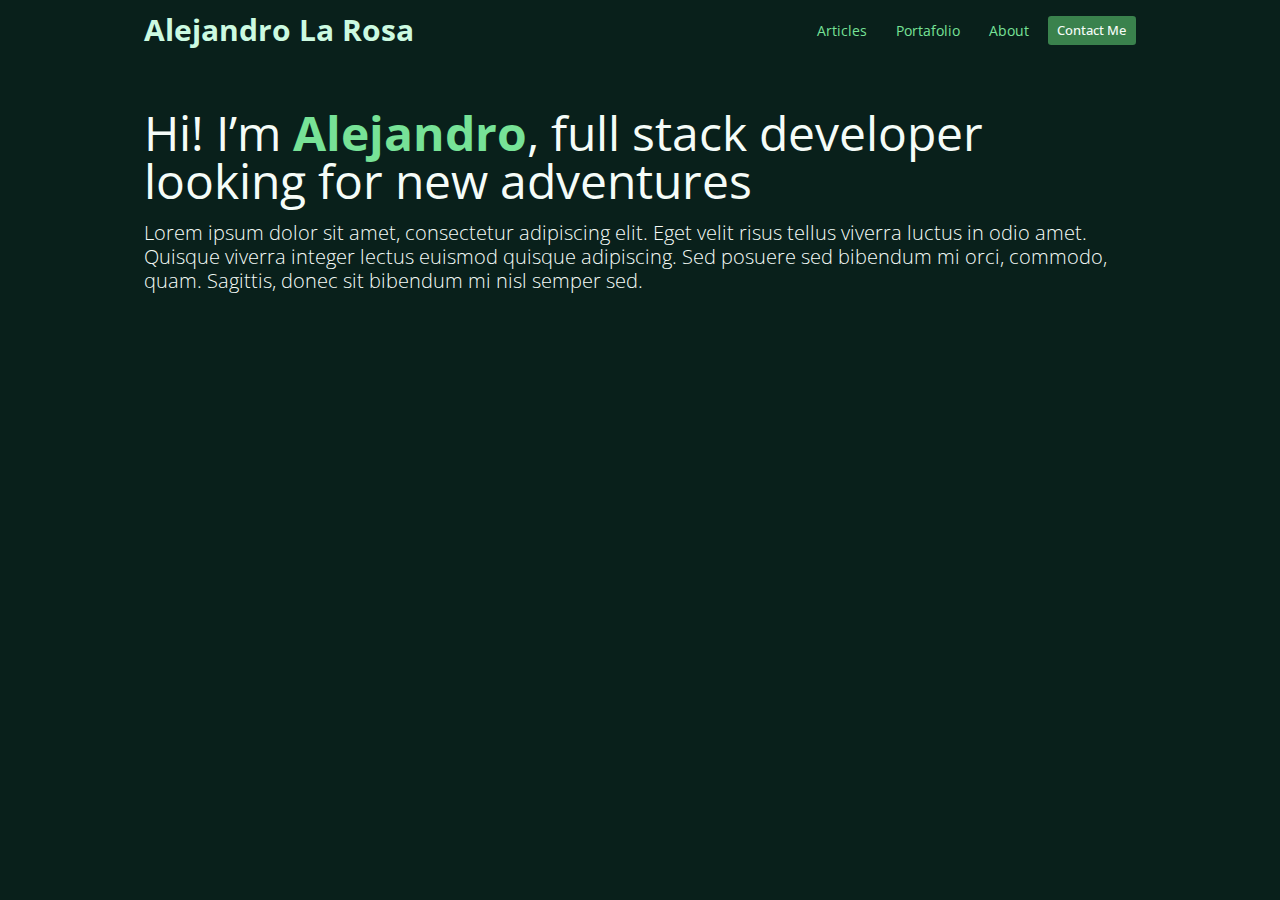
==== index.html @ 0f7eef28 "Finish hero" ====
<!DOCTYPE html>
<html lang="en">
  <head>
    <meta charset="UTF-8" />
    <meta http-equiv="X-UA-Compatible" content="IE=edge" />
    <meta name="viewport" content="width=device-width, initial-scale=1.0" />
    <link rel="stylesheet" href="/assets/css/style.css" />
    <title>Home</title>
  </head>
  <body class="bg-primary-darker">
    <header class="header">
      <div class="container-lg">
        <nav class="navbar">
          <a href="/index.html" class="text-decoration-none">
            <h1 class="heading-md header__logo">Alejandro La Rosa</h1>
          </a>
          <ul class="navbar--links list-style-none">
            <li>
              <a href="#" class="link text-sm">Articles</a>
            </li>
            <li>
              <a href="#" class="link text-sm">Portafolio</a>
            </li>
            <li>
              <a href="#" class="link text-sm">About</a>
            </li>
            <li>
              <a
                href="#"
                type="button"
                class="button button--primary button--sm text-decoration-none"
                >Contact me</a
              >
            </li>
          </ul>
        </nav>
      </div>
    </header>
    <section class="section-md">
      <div class="container-lg primary-lighter">
        <h2 class="heading-xl regular mb-1">
          Hi! I’m <strong class="primary-regular semi-bold">Alejandro</strong>,
          full stack developer looking for new adventures
        </h2>
        <p class="text-xl light">
          Lorem ipsum dolor sit amet, consectetur adipiscing elit. Eget velit
          risus tellus viverra luctus in odio amet. Quisque viverra integer
          lectus euismod quisque adipiscing. Sed posuere sed bibendum mi orci,
          commodo, quam. Sagittis, donec sit bibendum mi nisl semper sed.
        </p>
      </div>
    </section>
  </body>
</html>
---- assets/css/style.css ----
@import url('./global/reset.css');
@import url('./global/layout.css');
@import url('./global/typography.css');
@import url('./global/colors.css');
@import url('./global/utils.css');
@import url('./global/button.css');
@import url('./components/header.css');
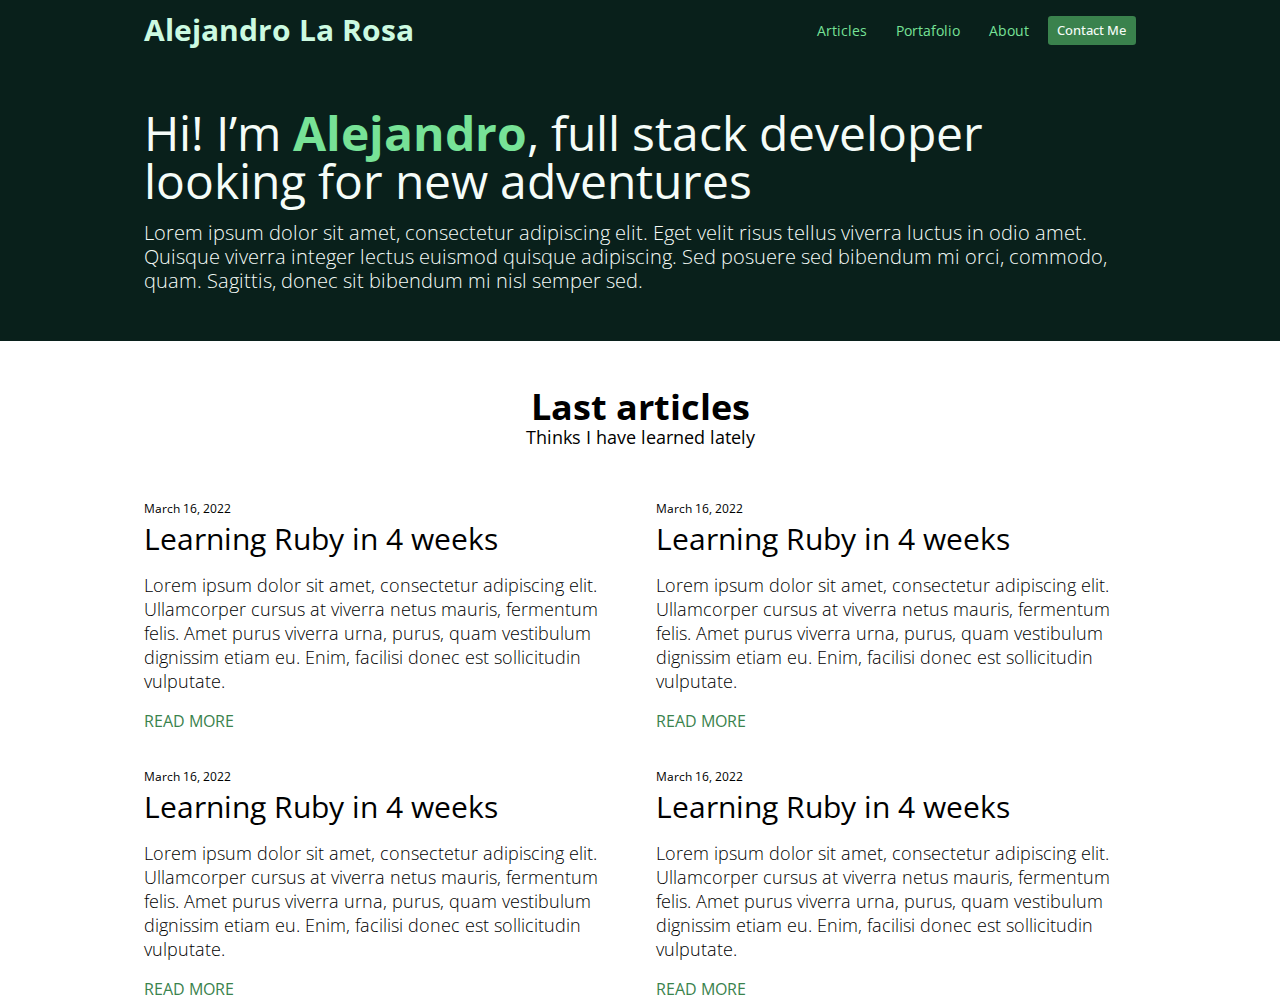
==== commit 839c88e2: "Add articles" ====
--- a/index.html
+++ b/index.html
@@ -26,7 +26,7 @@
             </li>
             <li>
               <a
-                href="#"
+                href="/forms.html"
                 type="button"
                 class="button button--primary button--sm text-decoration-none"
                 >Contact me</a
@@ -50,5 +50,65 @@
         </p>
       </div>
     </section>
+    <main class="mt-3 article--summary">
+      <div class="container-lg py-3">
+        <h2 class="heading-lg semi-bold">Last articles</h2>
+        <p class="text-lg regular">Thinks I have learned lately</p>
+      </div>
+      <div class="container-lg article--summary__grid">
+        <article class="article">
+          <p class="text-xs semi-bold">March 16, 2022</p>
+          <h2 class="heading-md regular mb-1">Learning Ruby in 4 weeks</h2>
+          <p class="text-lg light mb-1">
+            Lorem ipsum dolor sit amet, consectetur adipiscing elit. Ullamcorper
+            cursus at viverra netus mauris, fermentum felis. Amet purus viverra
+            urna, purus, quam vestibulum dignissim etiam eu. Enim, facilisi
+            donec est sollicitudin vulputate.
+          </p>
+          <a class="text-decoration-none text-upper primary-dark" href="#"
+            >Read More</a
+          >
+        </article>
+        <article class="article">
+          <p class="text-xs semi-bold">March 16, 2022</p>
+          <h2 class="heading-md regular mb-1">Learning Ruby in 4 weeks</h2>
+          <p class="text-lg light mb-1">
+            Lorem ipsum dolor sit amet, consectetur adipiscing elit. Ullamcorper
+            cursus at viverra netus mauris, fermentum felis. Amet purus viverra
+            urna, purus, quam vestibulum dignissim etiam eu. Enim, facilisi
+            donec est sollicitudin vulputate.
+          </p>
+          <a class="text-decoration-none text-upper primary-dark" href="#"
+            >Read More</a
+          >
+        </article>
+        <article class="article">
+          <p class="text-xs semi-bold">March 16, 2022</p>
+          <h2 class="heading-md regular mb-1">Learning Ruby in 4 weeks</h2>
+          <p class="text-lg light mb-1">
+            Lorem ipsum dolor sit amet, consectetur adipiscing elit. Ullamcorper
+            cursus at viverra netus mauris, fermentum felis. Amet purus viverra
+            urna, purus, quam vestibulum dignissim etiam eu. Enim, facilisi
+            donec est sollicitudin vulputate.
+          </p>
+          <a class="text-decoration-none text-upper primary-dark" href="#"
+            >Read More</a
+          >
+        </article>
+        <article class="article">
+          <p class="text-xs semi-bold">March 16, 2022</p>
+          <h2 class="heading-md regular mb-1">Learning Ruby in 4 weeks</h2>
+          <p class="text-lg light mb-1">
+            Lorem ipsum dolor sit amet, consectetur adipiscing elit. Ullamcorper
+            cursus at viverra netus mauris, fermentum felis. Amet purus viverra
+            urna, purus, quam vestibulum dignissim etiam eu. Enim, facilisi
+            donec est sollicitudin vulputate.
+          </p>
+          <a class="text-decoration-none text-upper primary-dark" href="#"
+            >Read More</a
+          >
+        </article>
+      </div>
+    </main>
   </body>
 </html>
--- a/assets/css/style.css
+++ b/assets/css/style.css
@@ -5,3 +5,5 @@
 @import url('./global/utils.css');
 @import url('./global/button.css');
 @import url('./components/header.css');
+@import url('./components/article.css');
+@import url('./components/form.css');
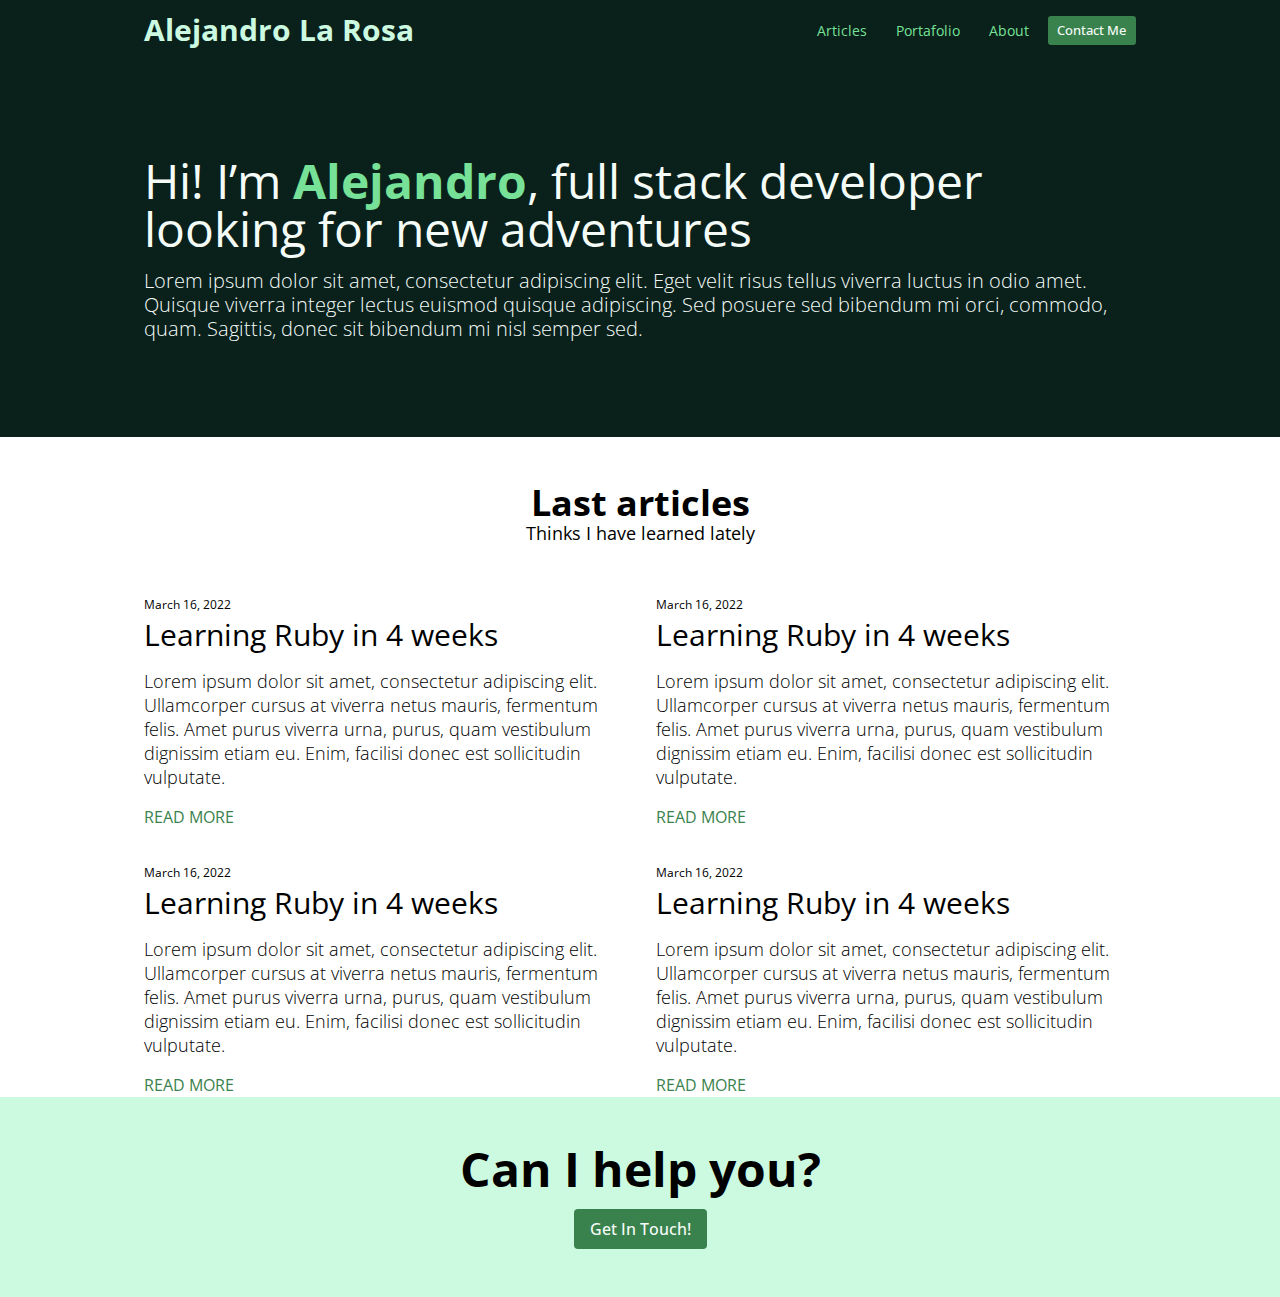
==== commit 064dded8: "Add footer and finish article page" ====
--- a/index.html
+++ b/index.html
@@ -36,7 +36,7 @@
         </nav>
       </div>
     </header>
-    <section class="section-md">
+    <section class="section-lg">
       <div class="container-lg primary-lighter">
         <h2 class="heading-xl regular mb-1">
           Hi! I’m <strong class="primary-regular semi-bold">Alejandro</strong>,
@@ -110,5 +110,9 @@
         </article>
       </div>
     </main>
+    <footer class="footer py-3">
+      <h2 class="heading-xl semi-bold mb-1">Can I help you?</h2>
+      <button class="button button--primary">Get in touch!</button>
+    </footer>
   </body>
 </html>
--- a/assets/css/style.css
+++ b/assets/css/style.css
@@ -7,3 +7,4 @@
 @import url('./components/header.css');
 @import url('./components/article.css');
 @import url('./components/form.css');
+@import url('./components/footer.css');
